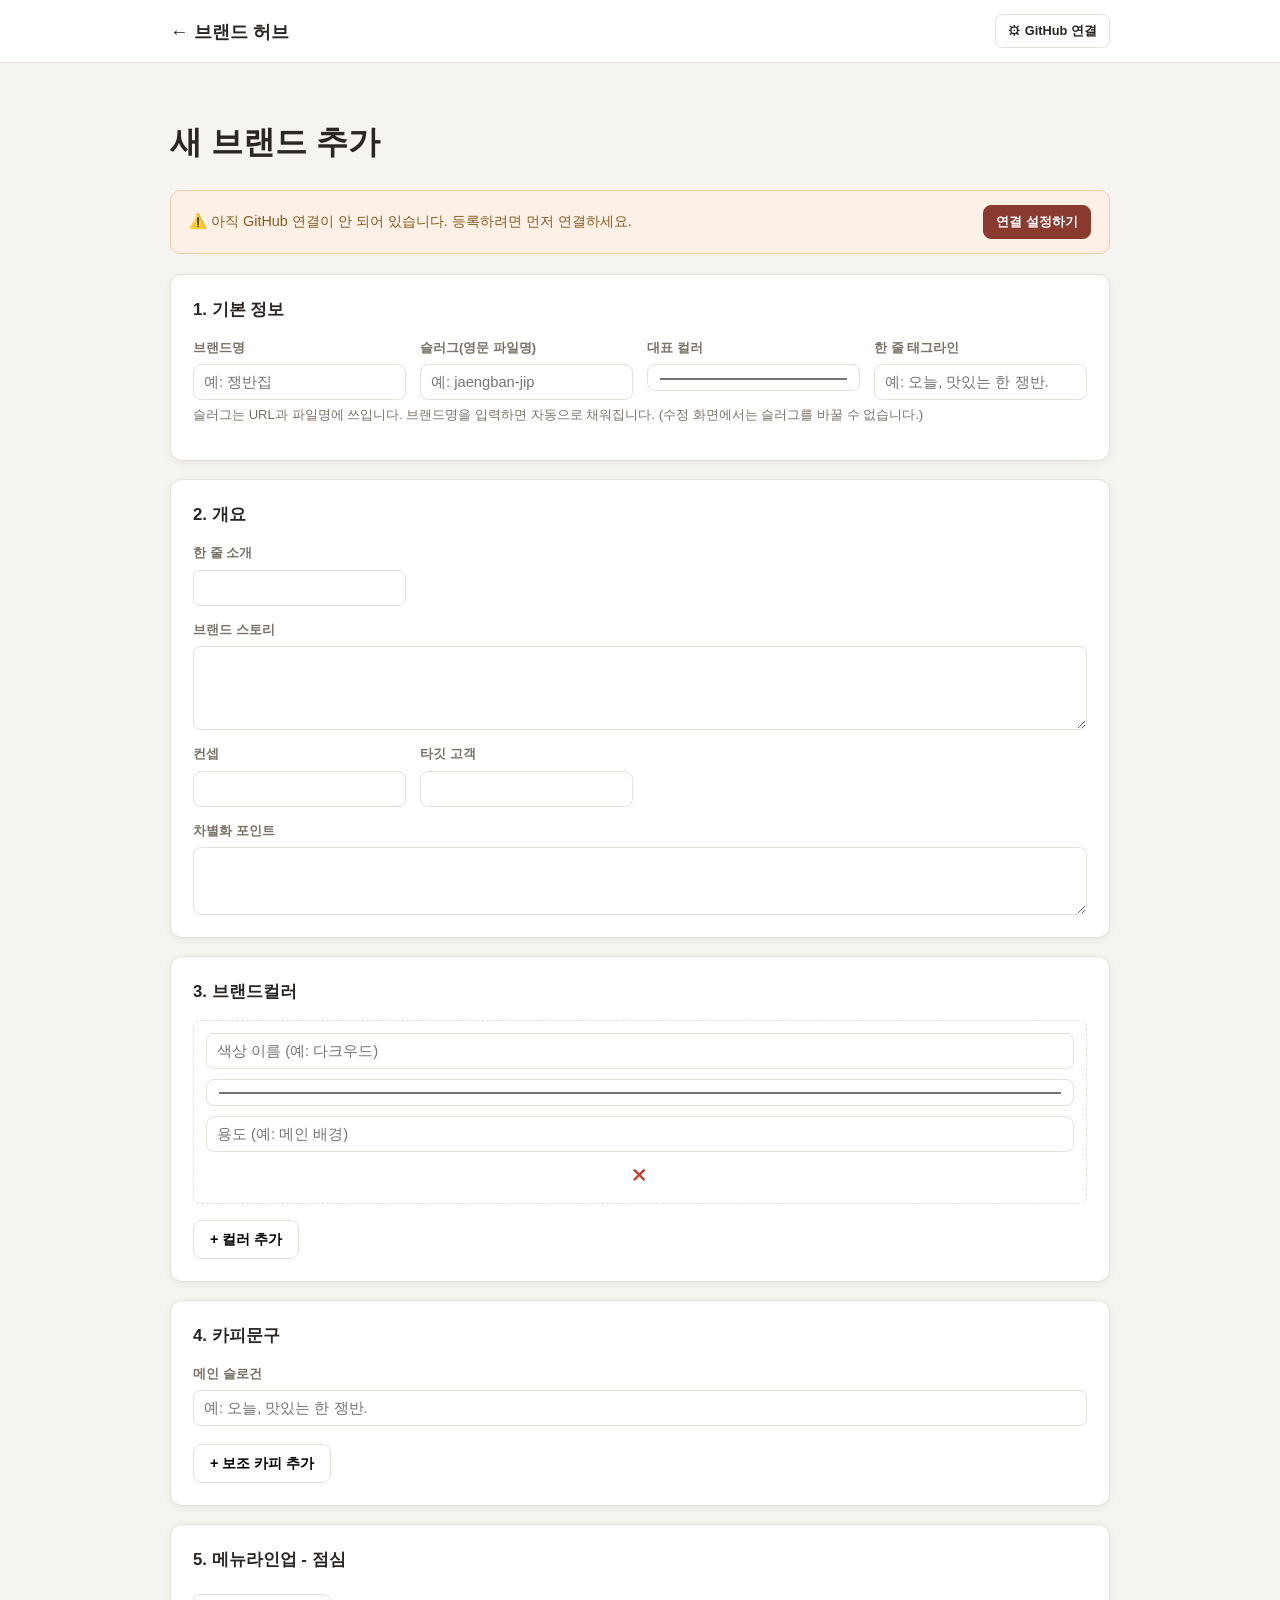
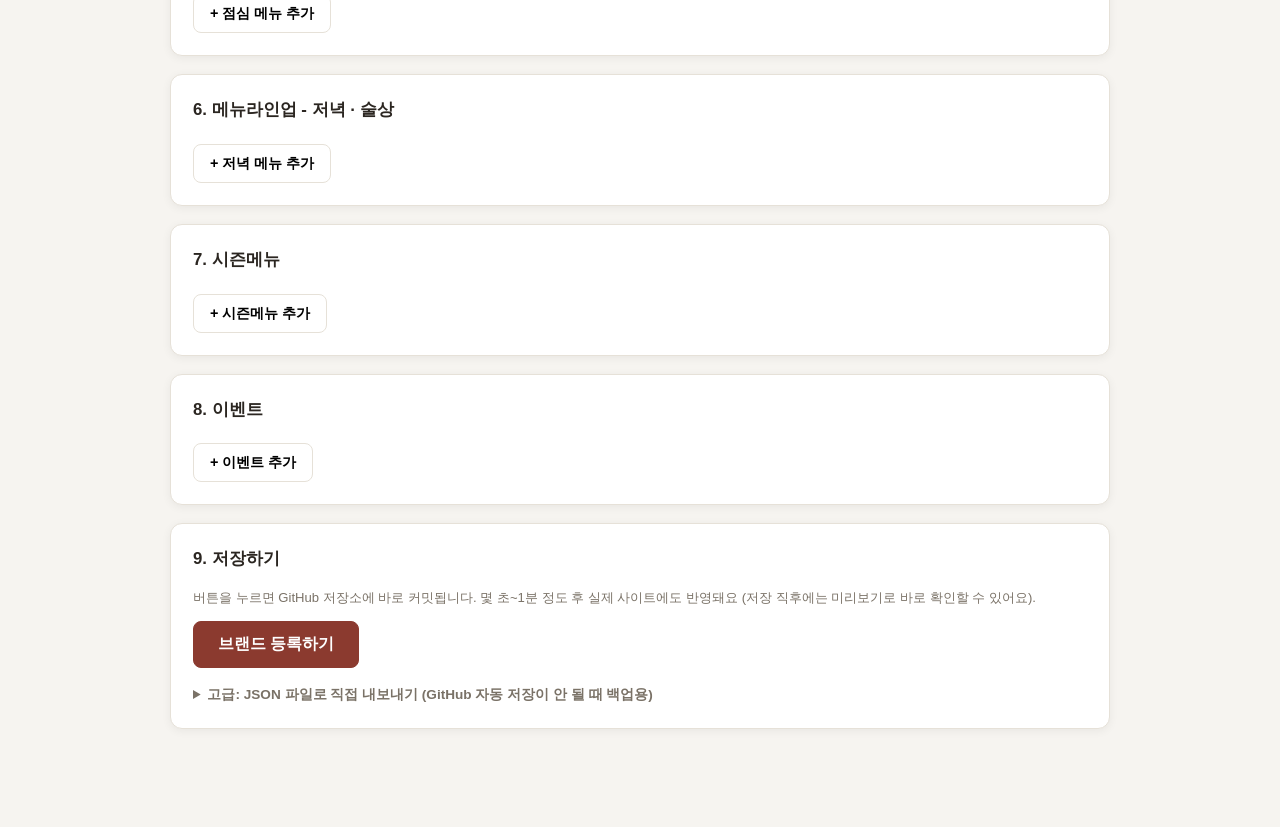
==== add-brand.html @ 1b0bf281 "Add files via upload" ====
<!doctype html>
<html lang="ko">
<head>
<meta charset="UTF-8">
<meta name="viewport" content="width=device-width, initial-scale=1.0">
<title id="doc-title">새 브랜드 추가 - 브랜드 허브</title>
<link rel="stylesheet" href="assets/css/style.css">
</head>
<body>
<header class="topbar">
  <div class="topbar-inner">
    <a href="index.html" class="logo">← 브랜드 허브</a>
    <a href="settings.html" class="btn btn-sm">⚙ GitHub 연결</a>
  </div>
</header>

<main class="container">
  <h1 id="page-heading">새 브랜드 추가</h1>
  <div id="gh-banner"></div>

  <div class="form-section">
    <h2>1. 기본 정보</h2>
    <div class="form-grid">
      <div class="field"><label>브랜드명</label><input id="f-name" placeholder="예: 쟁반집"></div>
      <div class="field"><label>슬러그(영문 파일명)</label><input id="f-slug" placeholder="예: jaengban-jip"></div>
      <div class="field"><label>대표 컬러</label><input id="f-color" type="color" value="#8B3A2F"></div>
      <div class="field"><label>한 줄 태그라인</label><input id="f-tagline" placeholder="예: 오늘, 맛있는 한 쟁반."></div>
    </div>
    <p class="hint">슬러그는 URL과 파일명에 쓰입니다. 브랜드명을 입력하면 자동으로 채워집니다. (수정 화면에서는 슬러그를 바꿀 수 없습니다.)</p>
  </div>

  <div class="form-section">
    <h2>2. 개요</h2>
    <div class="form-grid">
      <div class="field"><label>한 줄 소개</label><input id="f-oneliner"></div>
      <div class="field" style="grid-column:1/-1;"><label>브랜드 스토리</label><textarea id="f-story" rows="4"></textarea></div>
      <div class="field"><label>컨셉</label><input id="f-concept"></div>
      <div class="field"><label>타깃 고객</label><input id="f-target"></div>
      <div class="field" style="grid-column:1/-1;"><label>차별화 포인트</label><textarea id="f-diff" rows="3"></textarea></div>
    </div>
  </div>

  <div class="form-section">
    <h2>3. 브랜드컬러</h2>
    <div id="colors-list"></div>
    <button class="btn add-row-btn" id="add-color">+ 컬러 추가</button>
  </div>

  <div class="form-section">
    <h2>4. 카피문구</h2>
    <div class="field"><label>메인 슬로건</label><input id="f-main-slogan" placeholder="예: 오늘, 맛있는 한 쟁반."></div>
    <div id="subslogans-list" style="margin-top:12px;"></div>
    <button class="btn add-row-btn" id="add-subslogan">+ 보조 카피 추가</button>
  </div>

  <div class="form-section">
    <h2>5. 메뉴라인업 - 점심</h2>
    <div id="lunch-list"></div>
    <button class="btn add-row-btn" id="add-lunch">+ 점심 메뉴 추가</button>
  </div>

  <div class="form-section">
    <h2>6. 메뉴라인업 - 저녁 · 술상</h2>
    <div id="dinner-list"></div>
    <button class="btn add-row-btn" id="add-dinner">+ 저녁 메뉴 추가</button>
  </div>

  <div class="form-section">
    <h2>7. 시즌메뉴</h2>
    <div id="season-list"></div>
    <button class="btn add-row-btn" id="add-season">+ 시즌메뉴 추가</button>
  </div>

  <div class="form-section">
    <h2>8. 이벤트</h2>
    <div id="events-list"></div>
    <button class="btn add-row-btn" id="add-event">+ 이벤트 추가</button>
  </div>

  <div class="form-section">
    <h2>9. 저장하기</h2>
    <p class="hint">버튼을 누르면 GitHub 저장소에 바로 커밋됩니다. 몇 초~1분 정도 후 실제 사이트에도 반영돼요 (저장 직후에는 미리보기로 바로 확인할 수 있어요).</p>
    <button class="btn btn-primary" id="submit-btn" style="font-size:1rem;padding:12px 24px;">브랜드 등록하기</button>
    <p id="submit-status" class="submit-status"></p>

    <details class="advanced">
      <summary>고급: JSON 파일로 직접 내보내기 (GitHub 자동 저장이 안 될 때 백업용)</summary>
      <div class="adv-body">
        <div style="display:flex;gap:10px;flex-wrap:wrap;">
          <button class="btn" id="btn-preview">JSON 미리보기</button>
          <button class="btn" id="btn-download">JSON 다운로드</button>
        </div>
        <pre id="json-preview" style="display:none;margin-top:14px;"></pre>
      </div>
    </details>
  </div>
</main>

<script src="assets/js/github-api.js"></script>
<script src="assets/js/add-brand.js"></script>
</body>
</html>
---- assets/css/style.css ----
:root{
  --bg:#f6f4f0;
  --card-bg:#ffffff;
  --text:#2b2621;
  --text-muted:#7a7267;
  --border:#e6e1d8;
  --accent:#8B3A2F;
  --accent-2:#4A3728;
  --danger:#c0392b;
  --ok:#2e7d32;
  --warn:#b8860b;
  --radius:12px;
  --shadow:0 2px 10px rgba(0,0,0,0.06);
  font-size:16px;
}

*{box-sizing:border-box;}
html,body{margin:0;padding:0;}
body{
  background:var(--bg);
  color:var(--text);
  font-family:-apple-system,BlinkMacSystemFont,"Malgun Gothic","Apple SD Gothic Neo",sans-serif;
  line-height:1.6;
}
a{color:inherit;text-decoration:none;}
img{max-width:100%;display:block;}
code{background:#eee6da;padding:2px 6px;border-radius:4px;font-size:.9em;}

.container{max-width:980px;margin:0 auto;padding:32px 20px 80px;}

.topbar{
  background:var(--card-bg);
  border-bottom:1px solid var(--border);
  position:sticky;top:0;z-index:10;
}
.topbar-inner{
  max-width:980px;margin:0 auto;padding:14px 20px;
  display:flex;align-items:center;justify-content:space-between;
}
.logo{font-size:1.15rem;font-weight:800;}
.badge{font-size:.85rem;color:var(--text-muted);}

.btn{
  display:inline-block;padding:9px 16px;border-radius:8px;
  border:1px solid var(--border);background:#fff;cursor:pointer;
  font-size:.9rem;font-weight:600;
}
.btn:hover{background:#f1ede6;}
.btn-primary{background:var(--accent);border-color:var(--accent);color:#fff;}
.btn-primary:hover{background:#752f26;}
.btn-danger{color:var(--danger);border-color:var(--danger);background:#fff;}
.btn-sm{padding:6px 12px;font-size:.8rem;}
.btn:disabled{opacity:.5;cursor:not-allowed;}

.lead{color:var(--text-muted);margin-bottom:28px;}

.brand-grid{
  display:grid;grid-template-columns:repeat(auto-fill,minmax(260px,1fr));
  gap:18px;
}
.brand-card{
  background:var(--card-bg);border:1px solid var(--border);border-radius:var(--radius);
  overflow:hidden;box-shadow:var(--shadow);transition:transform .15s ease;
}
.brand-card:hover{transform:translateY(-3px);}
.brand-card-color{height:8px;background:var(--brand-color,#8B3A2F);}
.brand-card-body{padding:18px;}
.brand-card-body h2{margin:0 0 6px;font-size:1.15rem;}
.brand-card .tagline{margin:0 0 8px;font-weight:600;color:var(--brand-color,#8B3A2F);}
.brand-card .summary{margin:0;color:var(--text-muted);font-size:.9rem;}

.empty-msg{color:var(--text-muted);padding:20px 0;}

.footer{text-align:center;color:var(--text-muted);font-size:.85rem;padding:20px;}

/* ---- Brand detail page ---- */
.brand-hero{
  background:var(--card-bg);border:1px solid var(--border);border-radius:var(--radius);
  padding:28px;margin-bottom:22px;box-shadow:var(--shadow);
  border-top:6px solid var(--brand-color,#8B3A2F);
  display:flex;justify-content:space-between;align-items:flex-start;gap:16px;flex-wrap:wrap;
}
.brand-hero h1{margin:0 0 6px;font-size:1.8rem;}
.brand-hero .tagline{font-size:1.1rem;font-weight:700;color:var(--brand-color,#8B3A2F);margin:0 0 10px;}
.brand-hero .swatches{display:flex;gap:8px;margin-top:14px;flex-wrap:wrap;}
.swatch-dot{width:26px;height:26px;border-radius:50%;border:2px solid #fff;box-shadow:0 0 0 1px var(--border);}

.tabs{
  display:flex;gap:4px;overflow-x:auto;border-bottom:2px solid var(--border);
  margin-bottom:22px;
}
.tab-btn{
  padding:10px 16px;background:none;border:none;cursor:pointer;
  font-size:.92rem;font-weight:600;color:var(--text-muted);white-space:nowrap;
  border-bottom:3px solid transparent;margin-bottom:-2px;
}
.tab-btn.active{color:var(--accent);border-bottom-color:var(--accent);}

.tab-panel{display:none;}
.tab-panel.active{display:block;animation:fade .15s ease;}
@keyframes fade{from{opacity:0}to{opacity:1}}

.section-block{background:var(--card-bg);border:1px solid var(--border);border-radius:var(--radius);padding:22px;margin-bottom:16px;box-shadow:var(--shadow);}
.section-block h3{margin-top:0;font-size:1rem;color:var(--text-muted);text-transform:uppercase;letter-spacing:.03em;}
.section-block p{margin:6px 0 0;white-space:pre-wrap;}

.color-grid{display:grid;grid-template-columns:repeat(auto-fill,minmax(160px,1fr));gap:14px;}
.color-card{border-radius:10px;overflow:hidden;border:1px solid var(--border);cursor:pointer;background:#fff;}
.color-swatch{height:80px;}
.color-info{padding:10px 12px;}
.color-info .name{font-weight:700;font-size:.9rem;}
.color-info .hex{font-family:monospace;color:var(--text-muted);font-size:.85rem;}
.color-info .usage{font-size:.8rem;color:var(--text-muted);margin-top:4px;}

.slogan-main{font-size:1.6rem;font-weight:800;color:var(--accent);margin:0 0 18px;}
.slogan-list{list-style:none;padding:0;margin:0;display:flex;flex-direction:column;gap:10px;}
.slogan-list li{background:#f1ede6;padding:12px 16px;border-radius:8px;font-weight:600;}

.menu-section-title{font-size:1.05rem;font-weight:800;margin:26px 0 12px;}
.menu-section-title:first-child{margin-top:0;}
.menu-grid{display:grid;grid-template-columns:repeat(auto-fill,minmax(220px,1fr));gap:16px;}
.menu-card{background:var(--card-bg);border:1px solid var(--border);border-radius:var(--radius);overflow:hidden;box-shadow:var(--shadow);}
.menu-card-img{height:130px;background:#eee6da;display:flex;align-items:center;justify-content:center;color:var(--text-muted);font-size:.85rem;}
.menu-card-img img{width:100%;height:100%;object-fit:cover;}
.menu-card-body{padding:14px;}
.menu-card-body h4{margin:0 0 4px;font-size:1rem;}
.menu-card-body .price{font-weight:800;color:var(--accent);}
.menu-card-body .desc{font-size:.85rem;color:var(--text-muted);margin-top:6px;}

.event-card,.season-card{
  background:var(--card-bg);border:1px solid var(--border);border-radius:var(--radius);
  padding:16px;margin-bottom:12px;box-shadow:var(--shadow);
}
.event-card .period,.season-card .period{font-size:.78rem;color:#fff;background:var(--accent-2);display:inline-block;padding:2px 10px;border-radius:20px;margin-bottom:8px;}
.event-card h4,.season-card h4{margin:0 0 6px;}

table{width:100%;border-collapse:collapse;font-size:.9rem;}
th,td{padding:9px 10px;border-bottom:1px solid var(--border);text-align:right;}
th:first-child,td:first-child{text-align:left;}
thead th{color:var(--text-muted);font-weight:700;background:#f1ede6;}
tfoot td{font-weight:800;background:#f1ede6;}

.rate-ok{color:var(--ok);font-weight:700;}
.rate-warn{color:var(--warn);font-weight:700;}
.rate-bad{color:var(--danger);font-weight:700;}

.calc-box{
  display:grid;grid-template-columns:repeat(auto-fit,minmax(160px,1fr));gap:12px;
  background:#f1ede6;padding:18px;border-radius:10px;margin:16px 0;align-items:end;
}
.field{display:flex;flex-direction:column;gap:6px;}
.field label{font-size:.8rem;color:var(--text-muted);font-weight:700;}
input,select,textarea{
  padding:9px 10px;border:1px solid var(--border);border-radius:8px;font-size:.92rem;
  font-family:inherit;background:#fff;color:var(--text);width:100%;
}
textarea{resize:vertical;}

.calc-result{display:flex;gap:20px;flex-wrap:wrap;margin-top:14px;}
.calc-result .item{background:#fff;border:1px solid var(--border);border-radius:8px;padding:12px 18px;min-width:120px;}
.calc-result .item .label{font-size:.78rem;color:var(--text-muted);}
.calc-result .item .value{font-size:1.25rem;font-weight:800;}

.row-actions{display:flex;justify-content:flex-end;gap:8px;}

/* ---- Add / edit brand form ---- */
.form-section{background:var(--card-bg);border:1px solid var(--border);border-radius:var(--radius);padding:22px;margin-bottom:18px;box-shadow:var(--shadow);}
.form-section h2{margin-top:0;font-size:1.05rem;}
.form-grid{display:grid;grid-template-columns:repeat(auto-fit,minmax(200px,1fr));gap:14px;}
.repeat-row{
  display:grid;grid-template-columns:repeat(auto-fit,minmax(140px,1fr)) auto;
  gap:10px;align-items:center;border:1px dashed var(--border);border-radius:8px;padding:12px;margin-bottom:10px;
}
.remove-btn{background:none;border:none;color:var(--danger);cursor:pointer;font-size:1.1rem;padding:4px 8px;}
.add-row-btn{margin-top:6px;}

pre#json-preview{
  background:#1e1a16;color:#f1ede6;padding:16px;border-radius:10px;overflow:auto;
  max-height:400px;font-size:.82rem;
}

.hint{font-size:.82rem;color:var(--text-muted);margin-top:4px;}
.step{display:flex;gap:12px;margin-bottom:14px;align-items:flex-start;}
.step-num{background:var(--accent);color:#fff;border-radius:50%;width:26px;height:26px;flex:none;display:flex;align-items:center;justify-content:center;font-weight:800;font-size:.85rem;}

/* GitHub connection banner */
.gh-banner{
  display:flex;justify-content:space-between;align-items:center;gap:12px;flex-wrap:wrap;
  padding:14px 18px;border-radius:10px;margin-bottom:20px;font-size:.9rem;
}
.gh-banner.warn{background:#fdf0e6;border:1px solid #eecfa8;color:#8a5a1c;}
.gh-banner.ok{background:#e9f5ea;border:1px solid #b9dcbb;color:#255c2a;}

.submit-status{margin-top:12px;font-weight:700;}
.submit-status.err{color:var(--danger);}
.submit-status.ok{color:var(--ok);}

details.advanced{margin-top:10px;}
details.advanced summary{cursor:pointer;color:var(--text-muted);font-size:.85rem;font-weight:600;}
details.advanced .adv-body{margin-top:10px;}

@media(max-width:640px){
  .container{padding:20px 14px 60px;}
  .brand-hero{padding:20px;}
}
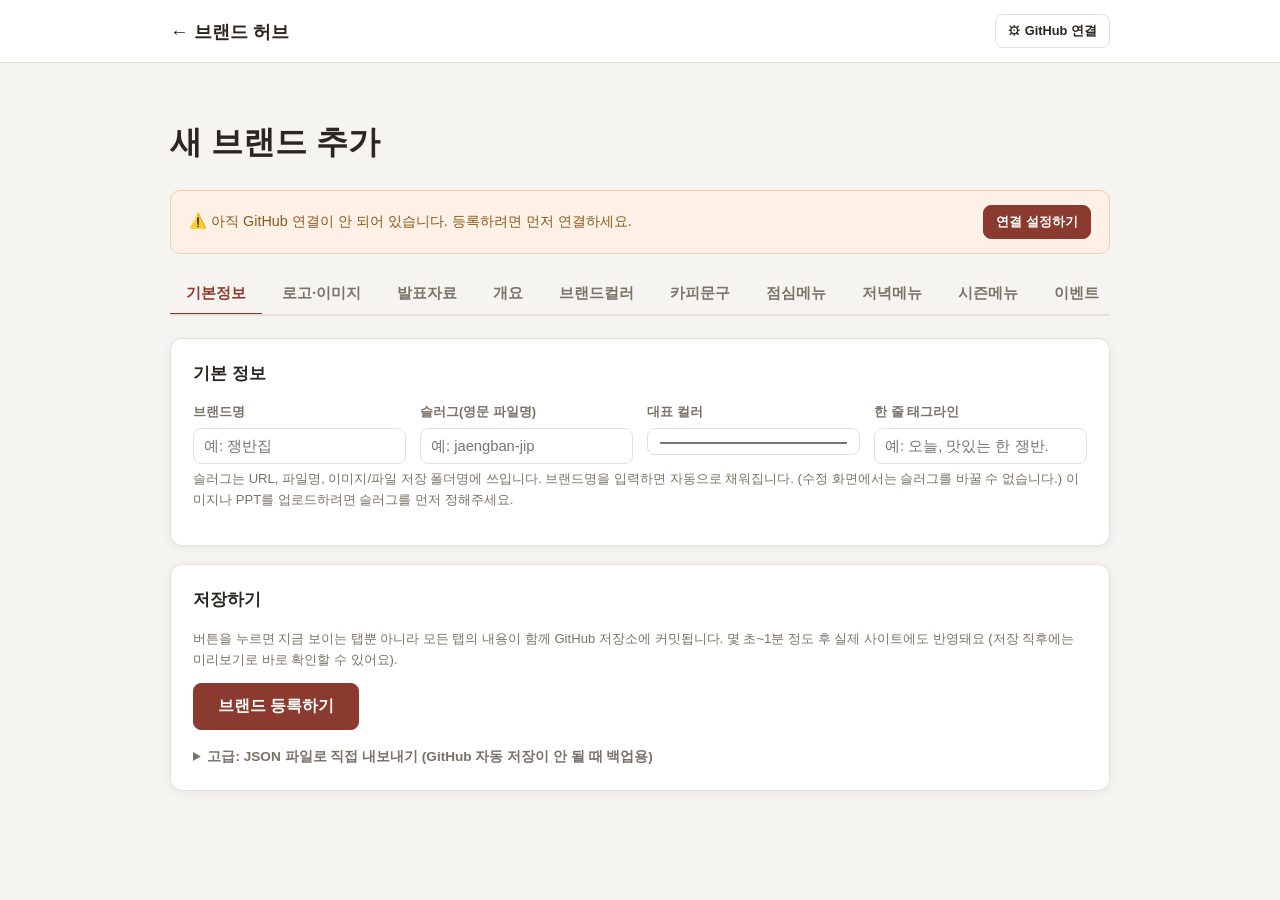
==== commit ed948d0b: "Add files via upload" ====
--- a/add-brand.html
+++ b/add-brand.html
@@ -18,68 +18,119 @@
   <h1 id="page-heading">새 브랜드 추가</h1>
   <div id="gh-banner"></div>
 
-  <div class="form-section">
-    <h2>1. 기본 정보</h2>
-    <div class="form-grid">
-      <div class="field"><label>브랜드명</label><input id="f-name" placeholder="예: 쟁반집"></div>
-      <div class="field"><label>슬러그(영문 파일명)</label><input id="f-slug" placeholder="예: jaengban-jip"></div>
-      <div class="field"><label>대표 컬러</label><input id="f-color" type="color" value="#8B3A2F"></div>
-      <div class="field"><label>한 줄 태그라인</label><input id="f-tagline" placeholder="예: 오늘, 맛있는 한 쟁반."></div>
-    </div>
-    <p class="hint">슬러그는 URL과 파일명에 쓰입니다. 브랜드명을 입력하면 자동으로 채워집니다. (수정 화면에서는 슬러그를 바꿀 수 없습니다.)</p>
+  <div class="tabs" id="form-tabs">
+    <button class="tab-btn active" data-tab="basic">기본정보</button>
+    <button class="tab-btn" data-tab="logo">로고·이미지</button>
+    <button class="tab-btn" data-tab="presentations">발표자료</button>
+    <button class="tab-btn" data-tab="overview">개요</button>
+    <button class="tab-btn" data-tab="colors">브랜드컬러</button>
+    <button class="tab-btn" data-tab="copy">카피문구</button>
+    <button class="tab-btn" data-tab="lunch">점심메뉴</button>
+    <button class="tab-btn" data-tab="dinner">저녁메뉴</button>
+    <button class="tab-btn" data-tab="season">시즌메뉴</button>
+    <button class="tab-btn" data-tab="events">이벤트</button>
   </div>
 
-  <div class="form-section">
-    <h2>2. 개요</h2>
-    <div class="form-grid">
-      <div class="field"><label>한 줄 소개</label><input id="f-oneliner"></div>
-      <div class="field" style="grid-column:1/-1;"><label>브랜드 스토리</label><textarea id="f-story" rows="4"></textarea></div>
-      <div class="field"><label>컨셉</label><input id="f-concept"></div>
-      <div class="field"><label>타깃 고객</label><input id="f-target"></div>
-      <div class="field" style="grid-column:1/-1;"><label>차별화 포인트</label><textarea id="f-diff" rows="3"></textarea></div>
+  <section class="tab-panel active" data-panel="basic">
+    <div class="form-section">
+      <h2>기본 정보</h2>
+      <div class="form-grid">
+        <div class="field"><label>브랜드명</label><input id="f-name" placeholder="예: 쟁반집"></div>
+        <div class="field"><label>슬러그(영문 파일명)</label><input id="f-slug" placeholder="예: jaengban-jip"></div>
+        <div class="field"><label>대표 컬러</label><input id="f-color" type="color" value="#8B3A2F"></div>
+        <div class="field"><label>한 줄 태그라인</label><input id="f-tagline" placeholder="예: 오늘, 맛있는 한 쟁반."></div>
+      </div>
+      <p class="hint">슬러그는 URL, 파일명, 이미지/파일 저장 폴더명에 쓰입니다. 브랜드명을 입력하면 자동으로 채워집니다. (수정 화면에서는 슬러그를 바꿀 수 없습니다.) 이미지나 PPT를 업로드하려면 슬러그를 먼저 정해주세요.</p>
     </div>
-  </div>
+  </section>
+
+  <section class="tab-panel" data-panel="logo">
+    <div class="form-section">
+      <h2>로고</h2>
+      <div id="logo-field"></div>
+    </div>
+    <div class="form-section">
+      <h2>브랜드 이미지</h2>
+      <p class="hint">매장 사진, 컨셉 이미지 등 메뉴가 아닌 브랜드 관련 이미지를 넣는 곳입니다.</p>
+      <div id="brandimages-list"></div>
+      <button class="btn add-row-btn" id="add-brandimage">+ 브랜드 이미지 추가</button>
+    </div>
+  </section>
+
+  <section class="tab-panel" data-panel="presentations">
+    <div class="form-section">
+      <h2>발표자료 (PPT)</h2>
+      <p class="hint">사업계획서, 브랜딩 PPT 등을 올려두면 브랜드 상세 페이지에서 누구나 다운로드할 수 있는 링크가 생깁니다. .ppt / .pptx 파일만 업로드할 수 있고, 25MB 이하여야 합니다.</p>
+      <div id="presentations-list"></div>
+      <button class="btn add-row-btn" id="add-presentation">+ 발표자료 추가</button>
+    </div>
+  </section>
+
+  <section class="tab-panel" data-panel="overview">
+    <div class="form-section">
+      <h2>개요</h2>
+      <div class="form-grid">
+        <div class="field"><label>한 줄 소개</label><input id="f-oneliner"></div>
+        <div class="field" style="grid-column:1/-1;"><label>브랜드 스토리</label><textarea id="f-story" rows="4"></textarea></div>
+        <div class="field"><label>컨셉</label><input id="f-concept"></div>
+        <div class="field"><label>타깃 고객</label><input id="f-target"></div>
+        <div class="field" style="grid-column:1/-1;"><label>차별화 포인트</label><textarea id="f-diff" rows="3"></textarea></div>
+      </div>
+    </div>
+  </section>
+
+  <section class="tab-panel" data-panel="colors">
+    <div class="form-section">
+      <h2>브랜드컬러</h2>
+      <div id="colors-list"></div>
+      <button class="btn add-row-btn" id="add-color">+ 컬러 추가</button>
+    </div>
+  </section>
+
+  <section class="tab-panel" data-panel="copy">
+    <div class="form-section">
+      <h2>카피문구</h2>
+      <div class="field"><label>메인 슬로건</label><input id="f-main-slogan" placeholder="예: 오늘, 맛있는 한 쟁반."></div>
+      <div id="subslogans-list" style="margin-top:12px;"></div>
+      <button class="btn add-row-btn" id="add-subslogan">+ 보조 카피 추가</button>
+    </div>
+  </section>
+
+  <section class="tab-panel" data-panel="lunch">
+    <div class="form-section">
+      <h2>메뉴라인업 - 점심</h2>
+      <div id="lunch-list"></div>
+      <button class="btn add-row-btn" id="add-lunch">+ 점심 메뉴 추가</button>
+    </div>
+  </section>
+
+  <section class="tab-panel" data-panel="dinner">
+    <div class="form-section">
+      <h2>메뉴라인업 - 저녁 · 술상</h2>
+      <div id="dinner-list"></div>
+      <button class="btn add-row-btn" id="add-dinner">+ 저녁 메뉴 추가</button>
+    </div>
+  </section>
+
+  <section class="tab-panel" data-panel="season">
+    <div class="form-section">
+      <h2>시즌메뉴</h2>
+      <div id="season-list"></div>
+      <button class="btn add-row-btn" id="add-season">+ 시즌메뉴 추가</button>
+    </div>
+  </section>
+
+  <section class="tab-panel" data-panel="events">
+    <div class="form-section">
+      <h2>이벤트</h2>
+      <div id="events-list"></div>
+      <button class="btn add-row-btn" id="add-event">+ 이벤트 추가</button>
+    </div>
+  </section>
 
   <div class="form-section">
-    <h2>3. 브랜드컬러</h2>
-    <div id="colors-list"></div>
-    <button class="btn add-row-btn" id="add-color">+ 컬러 추가</button>
-  </div>
-
-  <div class="form-section">
-    <h2>4. 카피문구</h2>
-    <div class="field"><label>메인 슬로건</label><input id="f-main-slogan" placeholder="예: 오늘, 맛있는 한 쟁반."></div>
-    <div id="subslogans-list" style="margin-top:12px;"></div>
-    <button class="btn add-row-btn" id="add-subslogan">+ 보조 카피 추가</button>
-  </div>
-
-  <div class="form-section">
-    <h2>5. 메뉴라인업 - 점심</h2>
-    <div id="lunch-list"></div>
-    <button class="btn add-row-btn" id="add-lunch">+ 점심 메뉴 추가</button>
-  </div>
-
-  <div class="form-section">
-    <h2>6. 메뉴라인업 - 저녁 · 술상</h2>
-    <div id="dinner-list"></div>
-    <button class="btn add-row-btn" id="add-dinner">+ 저녁 메뉴 추가</button>
-  </div>
-
-  <div class="form-section">
-    <h2>7. 시즌메뉴</h2>
-    <div id="season-list"></div>
-    <button class="btn add-row-btn" id="add-season">+ 시즌메뉴 추가</button>
-  </div>
-
-  <div class="form-section">
-    <h2>8. 이벤트</h2>
-    <div id="events-list"></div>
-    <button class="btn add-row-btn" id="add-event">+ 이벤트 추가</button>
-  </div>
-
-  <div class="form-section">
-    <h2>9. 저장하기</h2>
-    <p class="hint">버튼을 누르면 GitHub 저장소에 바로 커밋됩니다. 몇 초~1분 정도 후 실제 사이트에도 반영돼요 (저장 직후에는 미리보기로 바로 확인할 수 있어요).</p>
+    <h2>저장하기</h2>
+    <p class="hint">버튼을 누르면 지금 보이는 탭뿐 아니라 모든 탭의 내용이 함께 GitHub 저장소에 커밋됩니다. 몇 초~1분 정도 후 실제 사이트에도 반영돼요 (저장 직후에는 미리보기로 바로 확인할 수 있어요).</p>
     <button class="btn btn-primary" id="submit-btn" style="font-size:1rem;padding:12px 24px;">브랜드 등록하기</button>
     <p id="submit-status" class="submit-status"></p>
 
--- a/assets/css/style.css
+++ b/assets/css/style.css
@@ -168,11 +168,14 @@
 .form-section h2{margin-top:0;font-size:1.05rem;}
 .form-grid{display:grid;grid-template-columns:repeat(auto-fit,minmax(200px,1fr));gap:14px;}
 .repeat-row{
-  display:grid;grid-template-columns:repeat(auto-fit,minmax(140px,1fr)) auto;
-  gap:10px;align-items:center;border:1px dashed var(--border);border-radius:8px;padding:12px;margin-bottom:10px;
-}
-.remove-btn{background:none;border:none;color:var(--danger);cursor:pointer;font-size:1.1rem;padding:4px 8px;}
+  display:grid;grid-template-columns:repeat(auto-fit,minmax(150px,1fr)) auto;
+  gap:12px;align-items:start;border:1px dashed var(--border);border-radius:8px;padding:12px;margin-bottom:10px;
+}
+.remove-btn{background:none;border:none;color:var(--danger);cursor:pointer;font-size:1.1rem;padding:4px 8px;align-self:center;}
 .add-row-btn{margin-top:6px;}
+
+.labeled-input{display:flex;flex-direction:column;gap:4px;}
+.labeled-input label{font-size:.72rem;color:var(--text-muted);font-weight:700;}
 
 pre#json-preview{
   background:#1e1a16;color:#f1ede6;padding:16px;border-radius:10px;overflow:auto;
@@ -199,6 +202,37 @@
 details.advanced summary{cursor:pointer;color:var(--text-muted);font-size:.85rem;font-weight:600;}
 details.advanced .adv-body{margin-top:10px;}
 
+/* ---- image upload fields ---- */
+.image-field-row{display:flex;gap:14px;align-items:center;flex-wrap:wrap;}
+.image-field-preview{
+  width:110px;height:110px;object-fit:cover;border-radius:10px;
+  border:1px solid var(--border);display:none;background:#eee6da;flex:none;
+}
+.image-field-row input[type="text"]{flex:1;min-width:180px;}
+.file-upload-btn{white-space:nowrap;}
+
+.image-field-mini{display:flex;flex-direction:column;gap:6px;align-items:flex-start;}
+.image-field-mini label{font-size:.72rem;color:var(--text-muted);font-weight:700;}
+.image-field-preview-sm{
+  width:56px;height:56px;object-fit:cover;border-radius:8px;
+  border:1px solid var(--border);display:none;background:#eee6da;
+}
+.image-field-mini input[type="text"]{width:100%;}
+
+/* ---- generic file (PPT etc) upload fields ---- */
+.file-field-mini{display:flex;flex-direction:column;gap:6px;align-items:flex-start;min-width:220px;}
+.file-field-mini label{font-size:.72rem;color:var(--text-muted);font-weight:700;}
+.file-field-mini input[type="text"]{width:100%;}
+.file-field-info{font-size:.85rem;}
+.file-field-info a{color:var(--accent);font-weight:600;text-decoration:underline;}
+
+.file-list{list-style:none;margin:10px 0 0;padding:0;display:flex;flex-direction:column;gap:10px;}
+.file-list-item{
+  display:flex;justify-content:space-between;align-items:center;gap:10px;flex-wrap:wrap;
+  background:#f1ede6;padding:12px 16px;border-radius:8px;
+}
+.file-list-name{font-weight:600;}
+
 @media(max-width:640px){
   .container{padding:20px 14px 60px;}
   .brand-hero{padding:20px;}
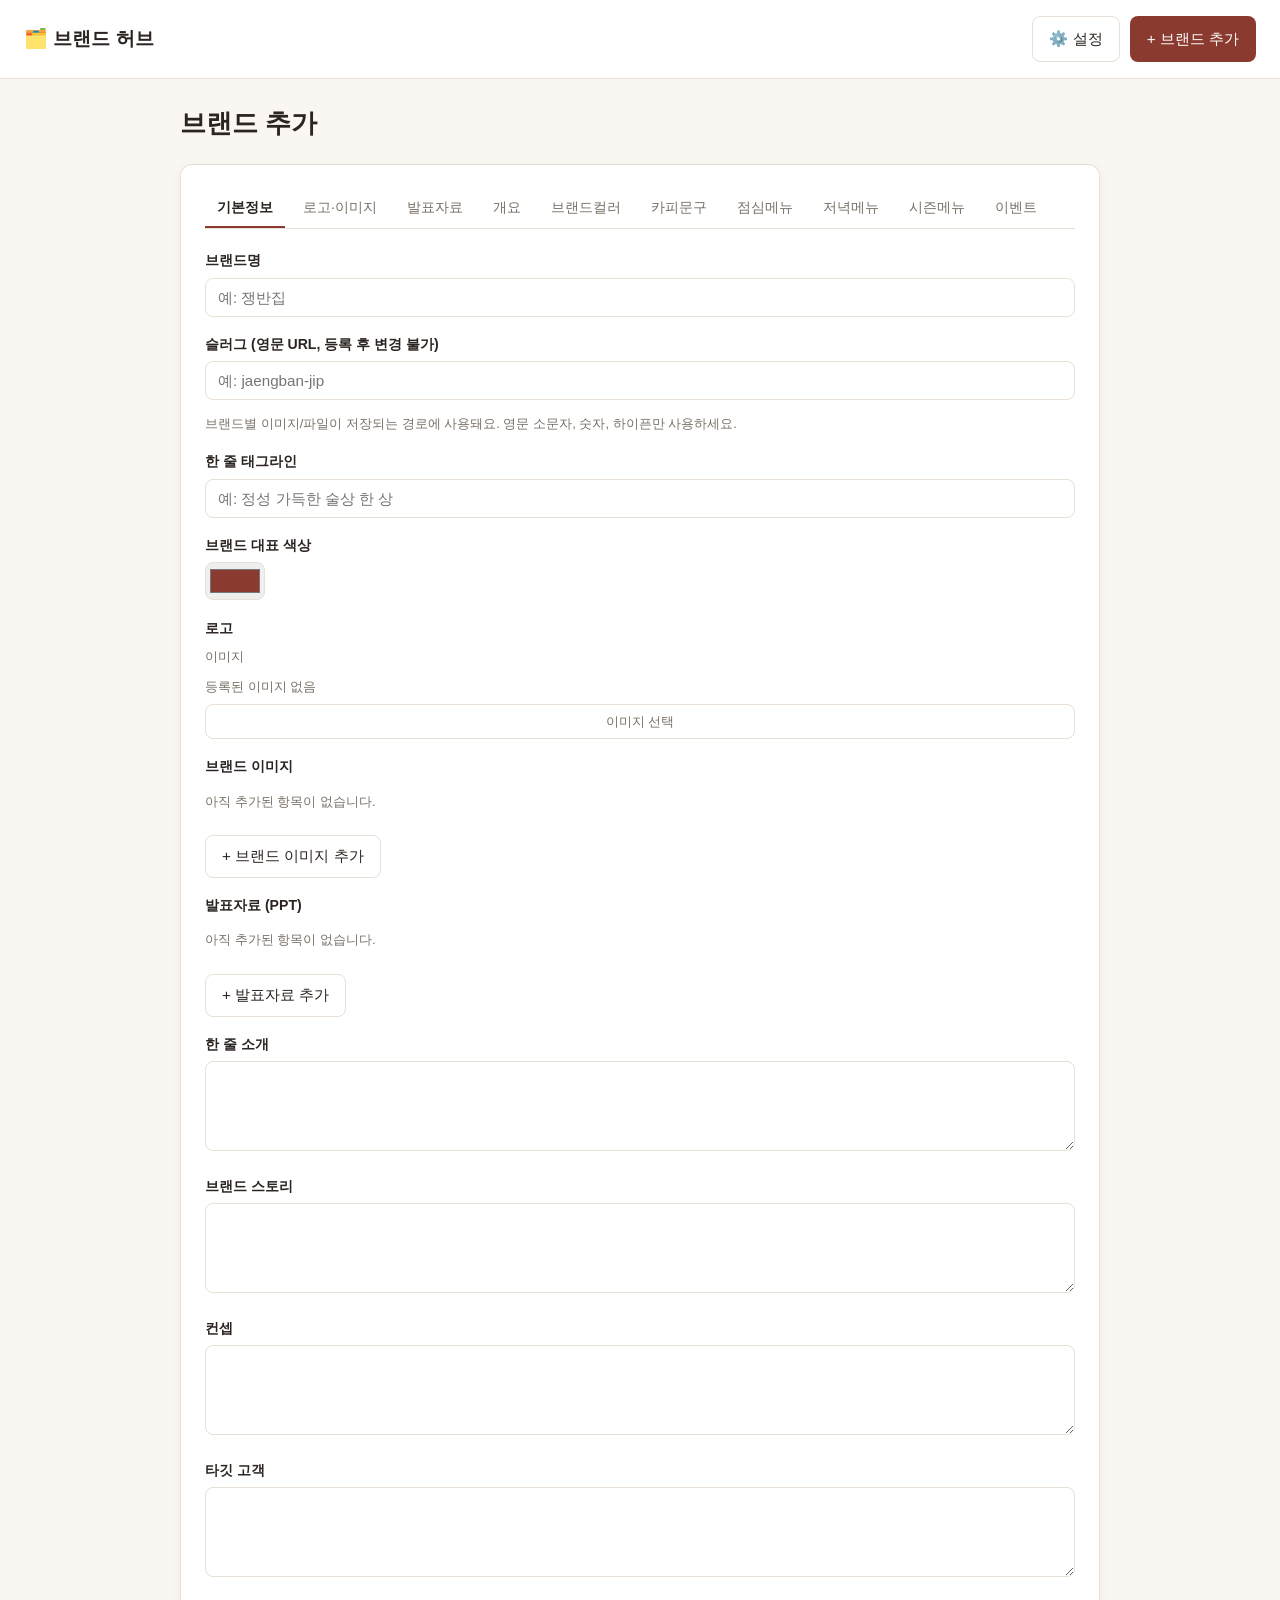
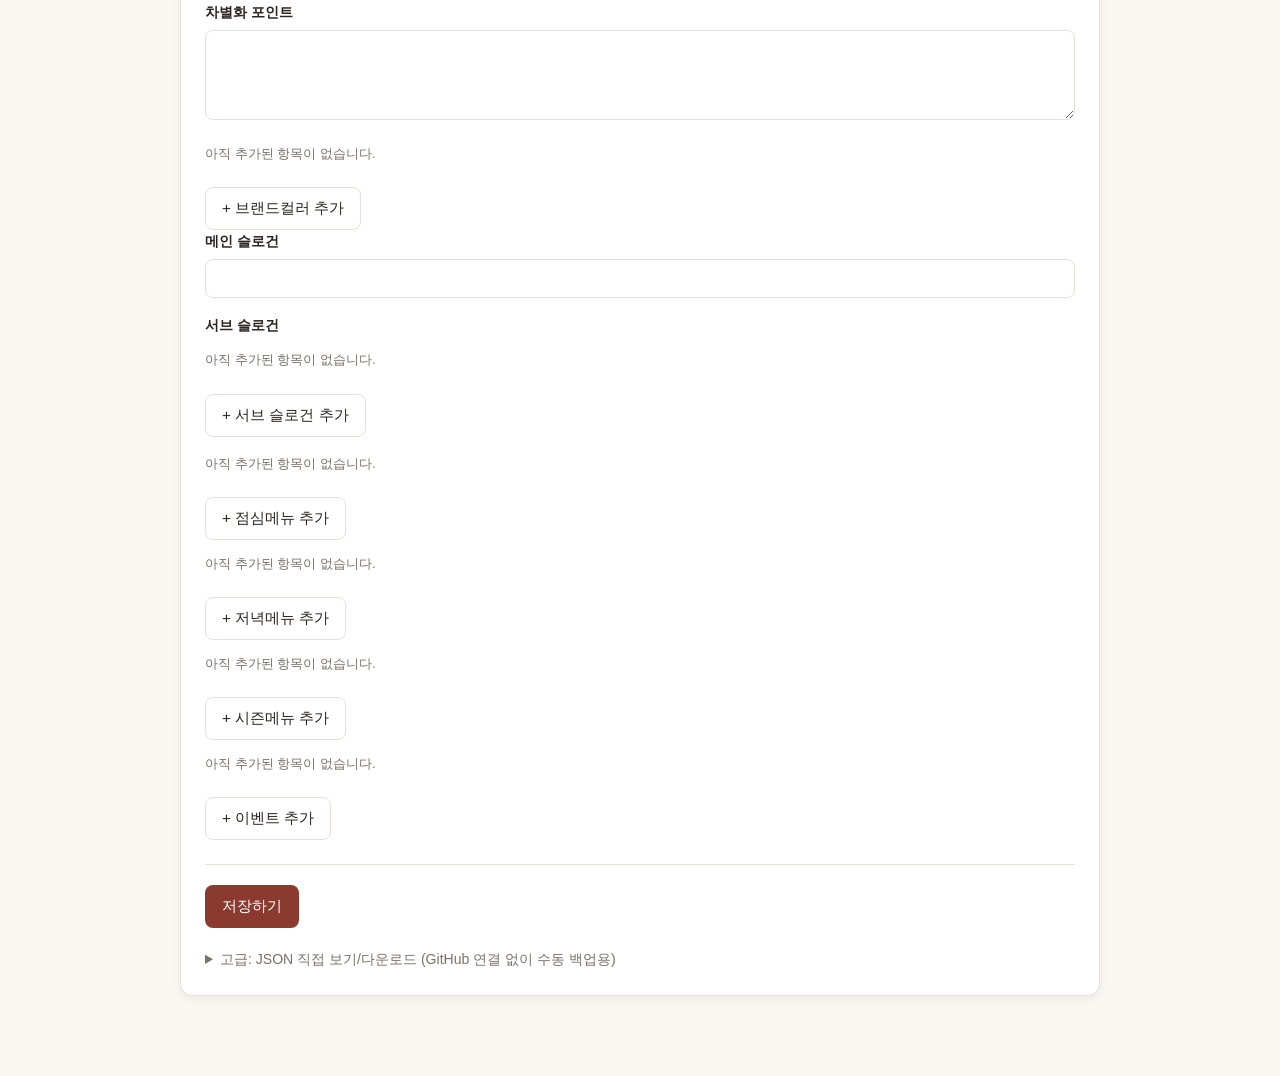
==== commit f2ee43aa: "Add files via upload" ====
--- a/add-brand.html
+++ b/add-brand.html
@@ -1,153 +1,141 @@
-<!doctype html>
+<!DOCTYPE html>
 <html lang="ko">
 <head>
 <meta charset="UTF-8">
 <meta name="viewport" content="width=device-width, initial-scale=1.0">
-<title id="doc-title">새 브랜드 추가 - 브랜드 허브</title>
+<title>브랜드 추가/수정 - 브랜드 허브</title>
 <link rel="stylesheet" href="assets/css/style.css">
 </head>
 <body>
-<header class="topbar">
-  <div class="topbar-inner">
-    <a href="index.html" class="logo">← 브랜드 허브</a>
-    <a href="settings.html" class="btn btn-sm">⚙ GitHub 연결</a>
-  </div>
-</header>
+  <header class="site-header">
+    <a class="logo" href="index.html">🗂️ 브랜드 허브</a>
+    <nav>
+      <a class="btn" href="settings.html">⚙️ 설정</a>
+      <a class="btn btn-primary" href="add-brand.html">+ 브랜드 추가</a>
+    </nav>
+  </header>
 
-<main class="container">
-  <h1 id="page-heading">새 브랜드 추가</h1>
-  <div id="gh-banner"></div>
+  <main class="container">
+    <div class="page-title-row"><h1 id="page-title">브랜드 추가</h1></div>
 
-  <div class="tabs" id="form-tabs">
-    <button class="tab-btn active" data-tab="basic">기본정보</button>
-    <button class="tab-btn" data-tab="logo">로고·이미지</button>
-    <button class="tab-btn" data-tab="presentations">발표자료</button>
-    <button class="tab-btn" data-tab="overview">개요</button>
-    <button class="tab-btn" data-tab="colors">브랜드컬러</button>
-    <button class="tab-btn" data-tab="copy">카피문구</button>
-    <button class="tab-btn" data-tab="lunch">점심메뉴</button>
-    <button class="tab-btn" data-tab="dinner">저녁메뉴</button>
-    <button class="tab-btn" data-tab="season">시즌메뉴</button>
-    <button class="tab-btn" data-tab="events">이벤트</button>
-  </div>
+    <div class="form-card">
+      <div class="tabs-form-nav" id="form-tabs">
+        <button class="active" data-tab="basic">기본정보</button>
+        <button data-tab="logoimages">로고·이미지</button>
+        <button data-tab="presentations">발표자료</button>
+        <button data-tab="overview">개요</button>
+        <button data-tab="colors">브랜드컬러</button>
+        <button data-tab="copy">카피문구</button>
+        <button data-tab="lunch">점심메뉴</button>
+        <button data-tab="dinner">저녁메뉴</button>
+        <button data-tab="season">시즌메뉴</button>
+        <button data-tab="events">이벤트</button>
+      </div>
 
-  <section class="tab-panel active" data-panel="basic">
-    <div class="form-section">
-      <h2>기본 정보</h2>
-      <div class="form-grid">
-        <div class="field"><label>브랜드명</label><input id="f-name" placeholder="예: 쟁반집"></div>
-        <div class="field"><label>슬러그(영문 파일명)</label><input id="f-slug" placeholder="예: jaengban-jip"></div>
-        <div class="field"><label>대표 컬러</label><input id="f-color" type="color" value="#8B3A2F"></div>
-        <div class="field"><label>한 줄 태그라인</label><input id="f-tagline" placeholder="예: 오늘, 맛있는 한 쟁반."></div>
+      <div id="form-panels">
+        <section class="form-panel active" data-panel="basic">
+          <div class="field-row">
+            <label>브랜드명</label>
+            <input type="text" id="f-name" placeholder="예: 쟁반집">
+          </div>
+          <div class="field-row">
+            <label>슬러그 (영문 URL, 등록 후 변경 불가)</label>
+            <input type="text" id="f-slug" placeholder="예: jaengban-jip">
+            <p class="hint">브랜드별 이미지/파일이 저장되는 경로에 사용돼요. 영문 소문자, 숫자, 하이픈만 사용하세요.</p>
+          </div>
+          <div class="field-row">
+            <label>한 줄 태그라인</label>
+            <input type="text" id="f-tagline" placeholder="예: 정성 가득한 술상 한 상">
+          </div>
+          <div class="field-row">
+            <label>브랜드 대표 색상</label>
+            <input type="color" id="f-color" value="#8B3A2F">
+          </div>
+        </section>
+
+        <section class="form-panel" data-panel="logoimages">
+          <div class="field-row">
+            <label>로고</label>
+            <div id="logo-field-wrap"></div>
+          </div>
+          <div class="field-row">
+            <label>브랜드 이미지</label>
+            <div id="brandImages-list"></div>
+            <button type="button" class="btn add-row-btn" id="add-brandImage">+ 브랜드 이미지 추가</button>
+          </div>
+        </section>
+
+        <section class="form-panel" data-panel="presentations">
+          <div class="field-row">
+            <label>발표자료 (PPT)</label>
+            <div id="presentations-list"></div>
+            <button type="button" class="btn add-row-btn" id="add-presentation">+ 발표자료 추가</button>
+          </div>
+        </section>
+
+        <section class="form-panel" data-panel="overview">
+          <div class="field-row"><label>한 줄 소개</label><textarea id="f-oneliner"></textarea></div>
+          <div class="field-row"><label>브랜드 스토리</label><textarea id="f-story"></textarea></div>
+          <div class="field-row"><label>컨셉</label><textarea id="f-concept"></textarea></div>
+          <div class="field-row"><label>타깃 고객</label><textarea id="f-target"></textarea></div>
+          <div class="field-row"><label>차별화 포인트</label><textarea id="f-diff"></textarea></div>
+        </section>
+
+        <section class="form-panel" data-panel="colors">
+          <div id="brandColors-list"></div>
+          <button type="button" class="btn add-row-btn" id="add-brandColor">+ 브랜드컬러 추가</button>
+        </section>
+
+        <section class="form-panel" data-panel="copy">
+          <div class="field-row">
+            <label>메인 슬로건</label>
+            <input type="text" id="f-mainslogan">
+          </div>
+          <div class="field-row">
+            <label>서브 슬로건</label>
+            <div id="subSlogans-list"></div>
+            <button type="button" class="btn add-row-btn" id="add-subSlogan">+ 서브 슬로건 추가</button>
+          </div>
+        </section>
+
+        <section class="form-panel" data-panel="lunch">
+          <div id="lunch-list"></div>
+          <button type="button" class="btn add-row-btn" id="add-lunch">+ 점심메뉴 추가</button>
+        </section>
+
+        <section class="form-panel" data-panel="dinner">
+          <div id="dinner-list"></div>
+          <button type="button" class="btn add-row-btn" id="add-dinner">+ 저녁메뉴 추가</button>
+        </section>
+
+        <section class="form-panel" data-panel="season">
+          <div id="season-list"></div>
+          <button type="button" class="btn add-row-btn" id="add-season">+ 시즌메뉴 추가</button>
+        </section>
+
+        <section class="form-panel" data-panel="events">
+          <div id="events-list"></div>
+          <button type="button" class="btn add-row-btn" id="add-event">+ 이벤트 추가</button>
+        </section>
       </div>
-      <p class="hint">슬러그는 URL, 파일명, 이미지/파일 저장 폴더명에 쓰입니다. 브랜드명을 입력하면 자동으로 채워집니다. (수정 화면에서는 슬러그를 바꿀 수 없습니다.) 이미지나 PPT를 업로드하려면 슬러그를 먼저 정해주세요.</p>
+
+      <div class="save-bar">
+        <button class="btn btn-primary" id="submit-btn">저장하기</button>
+        <span id="submit-status" class="hint"></span>
+      </div>
+
+      <details class="advanced">
+        <summary>고급: JSON 직접 보기/다운로드 (GitHub 연결 없이 수동 백업용)</summary>
+        <div class="save-bar">
+          <button class="btn btn-sm" id="btn-preview">JSON 미리보기</button>
+          <button class="btn btn-sm" id="btn-download">JSON 다운로드</button>
+        </div>
+        <textarea id="json-preview" readonly></textarea>
+      </details>
     </div>
-  </section>
+  </main>
 
-  <section class="tab-panel" data-panel="logo">
-    <div class="form-section">
-      <h2>로고</h2>
-      <div id="logo-field"></div>
-    </div>
-    <div class="form-section">
-      <h2>브랜드 이미지</h2>
-      <p class="hint">매장 사진, 컨셉 이미지 등 메뉴가 아닌 브랜드 관련 이미지를 넣는 곳입니다.</p>
-      <div id="brandimages-list"></div>
-      <button class="btn add-row-btn" id="add-brandimage">+ 브랜드 이미지 추가</button>
-    </div>
-  </section>
-
-  <section class="tab-panel" data-panel="presentations">
-    <div class="form-section">
-      <h2>발표자료 (PPT)</h2>
-      <p class="hint">사업계획서, 브랜딩 PPT 등을 올려두면 브랜드 상세 페이지에서 누구나 다운로드할 수 있는 링크가 생깁니다. .ppt / .pptx 파일만 업로드할 수 있고, 25MB 이하여야 합니다.</p>
-      <div id="presentations-list"></div>
-      <button class="btn add-row-btn" id="add-presentation">+ 발표자료 추가</button>
-    </div>
-  </section>
-
-  <section class="tab-panel" data-panel="overview">
-    <div class="form-section">
-      <h2>개요</h2>
-      <div class="form-grid">
-        <div class="field"><label>한 줄 소개</label><input id="f-oneliner"></div>
-        <div class="field" style="grid-column:1/-1;"><label>브랜드 스토리</label><textarea id="f-story" rows="4"></textarea></div>
-        <div class="field"><label>컨셉</label><input id="f-concept"></div>
-        <div class="field"><label>타깃 고객</label><input id="f-target"></div>
-        <div class="field" style="grid-column:1/-1;"><label>차별화 포인트</label><textarea id="f-diff" rows="3"></textarea></div>
-      </div>
-    </div>
-  </section>
-
-  <section class="tab-panel" data-panel="colors">
-    <div class="form-section">
-      <h2>브랜드컬러</h2>
-      <div id="colors-list"></div>
-      <button class="btn add-row-btn" id="add-color">+ 컬러 추가</button>
-    </div>
-  </section>
-
-  <section class="tab-panel" data-panel="copy">
-    <div class="form-section">
-      <h2>카피문구</h2>
-      <div class="field"><label>메인 슬로건</label><input id="f-main-slogan" placeholder="예: 오늘, 맛있는 한 쟁반."></div>
-      <div id="subslogans-list" style="margin-top:12px;"></div>
-      <button class="btn add-row-btn" id="add-subslogan">+ 보조 카피 추가</button>
-    </div>
-  </section>
-
-  <section class="tab-panel" data-panel="lunch">
-    <div class="form-section">
-      <h2>메뉴라인업 - 점심</h2>
-      <div id="lunch-list"></div>
-      <button class="btn add-row-btn" id="add-lunch">+ 점심 메뉴 추가</button>
-    </div>
-  </section>
-
-  <section class="tab-panel" data-panel="dinner">
-    <div class="form-section">
-      <h2>메뉴라인업 - 저녁 · 술상</h2>
-      <div id="dinner-list"></div>
-      <button class="btn add-row-btn" id="add-dinner">+ 저녁 메뉴 추가</button>
-    </div>
-  </section>
-
-  <section class="tab-panel" data-panel="season">
-    <div class="form-section">
-      <h2>시즌메뉴</h2>
-      <div id="season-list"></div>
-      <button class="btn add-row-btn" id="add-season">+ 시즌메뉴 추가</button>
-    </div>
-  </section>
-
-  <section class="tab-panel" data-panel="events">
-    <div class="form-section">
-      <h2>이벤트</h2>
-      <div id="events-list"></div>
-      <button class="btn add-row-btn" id="add-event">+ 이벤트 추가</button>
-    </div>
-  </section>
-
-  <div class="form-section">
-    <h2>저장하기</h2>
-    <p class="hint">버튼을 누르면 지금 보이는 탭뿐 아니라 모든 탭의 내용이 함께 GitHub 저장소에 커밋됩니다. 몇 초~1분 정도 후 실제 사이트에도 반영돼요 (저장 직후에는 미리보기로 바로 확인할 수 있어요).</p>
-    <button class="btn btn-primary" id="submit-btn" style="font-size:1rem;padding:12px 24px;">브랜드 등록하기</button>
-    <p id="submit-status" class="submit-status"></p>
-
-    <details class="advanced">
-      <summary>고급: JSON 파일로 직접 내보내기 (GitHub 자동 저장이 안 될 때 백업용)</summary>
-      <div class="adv-body">
-        <div style="display:flex;gap:10px;flex-wrap:wrap;">
-          <button class="btn" id="btn-preview">JSON 미리보기</button>
-          <button class="btn" id="btn-download">JSON 다운로드</button>
-        </div>
-        <pre id="json-preview" style="display:none;margin-top:14px;"></pre>
-      </div>
-    </details>
-  </div>
-</main>
-
-<script src="assets/js/github-api.js"></script>
-<script src="assets/js/add-brand.js"></script>
+  <script src="assets/js/github-api.js"></script>
+  <script src="assets/js/add-brand.js"></script>
 </body>
 </html>
--- a/assets/css/style.css
+++ b/assets/css/style.css
@@ -1,239 +1,330 @@
-:root{
-  --bg:#f6f4f0;
-  --card-bg:#ffffff;
-  --text:#2b2621;
-  --text-muted:#7a7267;
-  --border:#e6e1d8;
-  --accent:#8B3A2F;
-  --accent-2:#4A3728;
-  --danger:#c0392b;
-  --ok:#2e7d32;
-  --warn:#b8860b;
-  --radius:12px;
-  --shadow:0 2px 10px rgba(0,0,0,0.06);
-  font-size:16px;
-}
-
-*{box-sizing:border-box;}
-html,body{margin:0;padding:0;}
-body{
-  background:var(--bg);
-  color:var(--text);
-  font-family:-apple-system,BlinkMacSystemFont,"Malgun Gothic","Apple SD Gothic Neo",sans-serif;
-  line-height:1.6;
-}
-a{color:inherit;text-decoration:none;}
-img{max-width:100%;display:block;}
-code{background:#eee6da;padding:2px 6px;border-radius:4px;font-size:.9em;}
-
-.container{max-width:980px;margin:0 auto;padding:32px 20px 80px;}
-
-.topbar{
-  background:var(--card-bg);
-  border-bottom:1px solid var(--border);
-  position:sticky;top:0;z-index:10;
-}
-.topbar-inner{
-  max-width:980px;margin:0 auto;padding:14px 20px;
-  display:flex;align-items:center;justify-content:space-between;
-}
-.logo{font-size:1.15rem;font-weight:800;}
-.badge{font-size:.85rem;color:var(--text-muted);}
-
-.btn{
-  display:inline-block;padding:9px 16px;border-radius:8px;
-  border:1px solid var(--border);background:#fff;cursor:pointer;
-  font-size:.9rem;font-weight:600;
-}
-.btn:hover{background:#f1ede6;}
-.btn-primary{background:var(--accent);border-color:var(--accent);color:#fff;}
-.btn-primary:hover{background:#752f26;}
-.btn-danger{color:var(--danger);border-color:var(--danger);background:#fff;}
-.btn-sm{padding:6px 12px;font-size:.8rem;}
-.btn:disabled{opacity:.5;cursor:not-allowed;}
-
-.lead{color:var(--text-muted);margin-bottom:28px;}
-
-.brand-grid{
-  display:grid;grid-template-columns:repeat(auto-fill,minmax(260px,1fr));
-  gap:18px;
-}
-.brand-card{
-  background:var(--card-bg);border:1px solid var(--border);border-radius:var(--radius);
-  overflow:hidden;box-shadow:var(--shadow);transition:transform .15s ease;
-}
-.brand-card:hover{transform:translateY(-3px);}
-.brand-card-color{height:8px;background:var(--brand-color,#8B3A2F);}
-.brand-card-body{padding:18px;}
-.brand-card-body h2{margin:0 0 6px;font-size:1.15rem;}
-.brand-card .tagline{margin:0 0 8px;font-weight:600;color:var(--brand-color,#8B3A2F);}
-.brand-card .summary{margin:0;color:var(--text-muted);font-size:.9rem;}
-
-.empty-msg{color:var(--text-muted);padding:20px 0;}
-
-.footer{text-align:center;color:var(--text-muted);font-size:.85rem;padding:20px;}
-
-/* ---- Brand detail page ---- */
-.brand-hero{
-  background:var(--card-bg);border:1px solid var(--border);border-radius:var(--radius);
-  padding:28px;margin-bottom:22px;box-shadow:var(--shadow);
-  border-top:6px solid var(--brand-color,#8B3A2F);
-  display:flex;justify-content:space-between;align-items:flex-start;gap:16px;flex-wrap:wrap;
-}
-.brand-hero h1{margin:0 0 6px;font-size:1.8rem;}
-.brand-hero .tagline{font-size:1.1rem;font-weight:700;color:var(--brand-color,#8B3A2F);margin:0 0 10px;}
-.brand-hero .swatches{display:flex;gap:8px;margin-top:14px;flex-wrap:wrap;}
-.swatch-dot{width:26px;height:26px;border-radius:50%;border:2px solid #fff;box-shadow:0 0 0 1px var(--border);}
-
-.tabs{
-  display:flex;gap:4px;overflow-x:auto;border-bottom:2px solid var(--border);
-  margin-bottom:22px;
-}
-.tab-btn{
-  padding:10px 16px;background:none;border:none;cursor:pointer;
-  font-size:.92rem;font-weight:600;color:var(--text-muted);white-space:nowrap;
-  border-bottom:3px solid transparent;margin-bottom:-2px;
-}
-.tab-btn.active{color:var(--accent);border-bottom-color:var(--accent);}
-
-.tab-panel{display:none;}
-.tab-panel.active{display:block;animation:fade .15s ease;}
-@keyframes fade{from{opacity:0}to{opacity:1}}
-
-.section-block{background:var(--card-bg);border:1px solid var(--border);border-radius:var(--radius);padding:22px;margin-bottom:16px;box-shadow:var(--shadow);}
-.section-block h3{margin-top:0;font-size:1rem;color:var(--text-muted);text-transform:uppercase;letter-spacing:.03em;}
-.section-block p{margin:6px 0 0;white-space:pre-wrap;}
-
-.color-grid{display:grid;grid-template-columns:repeat(auto-fill,minmax(160px,1fr));gap:14px;}
-.color-card{border-radius:10px;overflow:hidden;border:1px solid var(--border);cursor:pointer;background:#fff;}
-.color-swatch{height:80px;}
-.color-info{padding:10px 12px;}
-.color-info .name{font-weight:700;font-size:.9rem;}
-.color-info .hex{font-family:monospace;color:var(--text-muted);font-size:.85rem;}
-.color-info .usage{font-size:.8rem;color:var(--text-muted);margin-top:4px;}
-
-.slogan-main{font-size:1.6rem;font-weight:800;color:var(--accent);margin:0 0 18px;}
-.slogan-list{list-style:none;padding:0;margin:0;display:flex;flex-direction:column;gap:10px;}
-.slogan-list li{background:#f1ede6;padding:12px 16px;border-radius:8px;font-weight:600;}
-
-.menu-section-title{font-size:1.05rem;font-weight:800;margin:26px 0 12px;}
-.menu-section-title:first-child{margin-top:0;}
-.menu-grid{display:grid;grid-template-columns:repeat(auto-fill,minmax(220px,1fr));gap:16px;}
-.menu-card{background:var(--card-bg);border:1px solid var(--border);border-radius:var(--radius);overflow:hidden;box-shadow:var(--shadow);}
-.menu-card-img{height:130px;background:#eee6da;display:flex;align-items:center;justify-content:center;color:var(--text-muted);font-size:.85rem;}
-.menu-card-img img{width:100%;height:100%;object-fit:cover;}
-.menu-card-body{padding:14px;}
-.menu-card-body h4{margin:0 0 4px;font-size:1rem;}
-.menu-card-body .price{font-weight:800;color:var(--accent);}
-.menu-card-body .desc{font-size:.85rem;color:var(--text-muted);margin-top:6px;}
-
-.event-card,.season-card{
-  background:var(--card-bg);border:1px solid var(--border);border-radius:var(--radius);
-  padding:16px;margin-bottom:12px;box-shadow:var(--shadow);
-}
-.event-card .period,.season-card .period{font-size:.78rem;color:#fff;background:var(--accent-2);display:inline-block;padding:2px 10px;border-radius:20px;margin-bottom:8px;}
-.event-card h4,.season-card h4{margin:0 0 6px;}
-
-table{width:100%;border-collapse:collapse;font-size:.9rem;}
-th,td{padding:9px 10px;border-bottom:1px solid var(--border);text-align:right;}
-th:first-child,td:first-child{text-align:left;}
-thead th{color:var(--text-muted);font-weight:700;background:#f1ede6;}
-tfoot td{font-weight:800;background:#f1ede6;}
-
-.rate-ok{color:var(--ok);font-weight:700;}
-.rate-warn{color:var(--warn);font-weight:700;}
-.rate-bad{color:var(--danger);font-weight:700;}
-
-.calc-box{
-  display:grid;grid-template-columns:repeat(auto-fit,minmax(160px,1fr));gap:12px;
-  background:#f1ede6;padding:18px;border-radius:10px;margin:16px 0;align-items:end;
-}
-.field{display:flex;flex-direction:column;gap:6px;}
-.field label{font-size:.8rem;color:var(--text-muted);font-weight:700;}
-input,select,textarea{
-  padding:9px 10px;border:1px solid var(--border);border-radius:8px;font-size:.92rem;
-  font-family:inherit;background:#fff;color:var(--text);width:100%;
-}
-textarea{resize:vertical;}
-
-.calc-result{display:flex;gap:20px;flex-wrap:wrap;margin-top:14px;}
-.calc-result .item{background:#fff;border:1px solid var(--border);border-radius:8px;padding:12px 18px;min-width:120px;}
-.calc-result .item .label{font-size:.78rem;color:var(--text-muted);}
-.calc-result .item .value{font-size:1.25rem;font-weight:800;}
-
-.row-actions{display:flex;justify-content:flex-end;gap:8px;}
-
-/* ---- Add / edit brand form ---- */
-.form-section{background:var(--card-bg);border:1px solid var(--border);border-radius:var(--radius);padding:22px;margin-bottom:18px;box-shadow:var(--shadow);}
-.form-section h2{margin-top:0;font-size:1.05rem;}
-.form-grid{display:grid;grid-template-columns:repeat(auto-fit,minmax(200px,1fr));gap:14px;}
-.repeat-row{
-  display:grid;grid-template-columns:repeat(auto-fit,minmax(150px,1fr)) auto;
-  gap:12px;align-items:start;border:1px dashed var(--border);border-radius:8px;padding:12px;margin-bottom:10px;
-}
-.remove-btn{background:none;border:none;color:var(--danger);cursor:pointer;font-size:1.1rem;padding:4px 8px;align-self:center;}
-.add-row-btn{margin-top:6px;}
-
-.labeled-input{display:flex;flex-direction:column;gap:4px;}
-.labeled-input label{font-size:.72rem;color:var(--text-muted);font-weight:700;}
-
-pre#json-preview{
-  background:#1e1a16;color:#f1ede6;padding:16px;border-radius:10px;overflow:auto;
-  max-height:400px;font-size:.82rem;
-}
-
-.hint{font-size:.82rem;color:var(--text-muted);margin-top:4px;}
-.step{display:flex;gap:12px;margin-bottom:14px;align-items:flex-start;}
-.step-num{background:var(--accent);color:#fff;border-radius:50%;width:26px;height:26px;flex:none;display:flex;align-items:center;justify-content:center;font-weight:800;font-size:.85rem;}
-
-/* GitHub connection banner */
-.gh-banner{
-  display:flex;justify-content:space-between;align-items:center;gap:12px;flex-wrap:wrap;
-  padding:14px 18px;border-radius:10px;margin-bottom:20px;font-size:.9rem;
-}
-.gh-banner.warn{background:#fdf0e6;border:1px solid #eecfa8;color:#8a5a1c;}
-.gh-banner.ok{background:#e9f5ea;border:1px solid #b9dcbb;color:#255c2a;}
-
-.submit-status{margin-top:12px;font-weight:700;}
-.submit-status.err{color:var(--danger);}
-.submit-status.ok{color:var(--ok);}
-
-details.advanced{margin-top:10px;}
-details.advanced summary{cursor:pointer;color:var(--text-muted);font-size:.85rem;font-weight:600;}
-details.advanced .adv-body{margin-top:10px;}
-
-/* ---- image upload fields ---- */
-.image-field-row{display:flex;gap:14px;align-items:center;flex-wrap:wrap;}
-.image-field-preview{
-  width:110px;height:110px;object-fit:cover;border-radius:10px;
-  border:1px solid var(--border);display:none;background:#eee6da;flex:none;
-}
-.image-field-row input[type="text"]{flex:1;min-width:180px;}
-.file-upload-btn{white-space:nowrap;}
-
-.image-field-mini{display:flex;flex-direction:column;gap:6px;align-items:flex-start;}
-.image-field-mini label{font-size:.72rem;color:var(--text-muted);font-weight:700;}
-.image-field-preview-sm{
-  width:56px;height:56px;object-fit:cover;border-radius:8px;
-  border:1px solid var(--border);display:none;background:#eee6da;
-}
-.image-field-mini input[type="text"]{width:100%;}
-
-/* ---- generic file (PPT etc) upload fields ---- */
-.file-field-mini{display:flex;flex-direction:column;gap:6px;align-items:flex-start;min-width:220px;}
-.file-field-mini label{font-size:.72rem;color:var(--text-muted);font-weight:700;}
-.file-field-mini input[type="text"]{width:100%;}
-.file-field-info{font-size:.85rem;}
-.file-field-info a{color:var(--accent);font-weight:600;text-decoration:underline;}
-
-.file-list{list-style:none;margin:10px 0 0;padding:0;display:flex;flex-direction:column;gap:10px;}
-.file-list-item{
-  display:flex;justify-content:space-between;align-items:center;gap:10px;flex-wrap:wrap;
-  background:#f1ede6;padding:12px 16px;border-radius:8px;
-}
-.file-list-name{font-weight:600;}
-
-@media(max-width:640px){
-  .container{padding:20px 14px 60px;}
-  .brand-hero{padding:20px;}
-}
+:root {
+  --brand-color: #8B3A2F;
+  --bg: #faf7f2;
+  --surface: #ffffff;
+  --border: #e8e0d6;
+  --text: #2b2420;
+  --text-muted: #7a7167;
+  --radius: 12px;
+  --shadow: 0 2px 10px rgba(0,0,0,0.06);
+}
+
+* { box-sizing: border-box; }
+
+body {
+  margin: 0;
+  font-family: "Pretendard", "Apple SD Gothic Neo", "Malgun Gothic", sans-serif;
+  background: var(--bg);
+  color: var(--text);
+  line-height: 1.6;
+}
+
+a { color: inherit; }
+
+.site-header {
+  display: flex;
+  align-items: center;
+  justify-content: space-between;
+  padding: 16px 24px;
+  background: var(--surface);
+  border-bottom: 1px solid var(--border);
+  position: sticky;
+  top: 0;
+  z-index: 10;
+}
+.site-header .logo {
+  font-weight: 700;
+  font-size: 1.2rem;
+  text-decoration: none;
+  color: var(--text);
+}
+.site-header nav { display: flex; gap: 10px; }
+
+.container {
+  max-width: 960px;
+  margin: 0 auto;
+  padding: 24px 20px 80px;
+}
+
+.btn {
+  display: inline-flex;
+  align-items: center;
+  gap: 6px;
+  padding: 10px 16px;
+  border-radius: 8px;
+  border: 1px solid var(--border);
+  background: var(--surface);
+  color: var(--text);
+  text-decoration: none;
+  font-size: 0.95rem;
+  cursor: pointer;
+  transition: background .15s, transform .1s;
+}
+.btn:hover { background: #f2ede5; }
+.btn-primary {
+  background: var(--brand-color, #8B3A2F);
+  border-color: transparent;
+  color: #fff;
+}
+.btn-primary:hover { opacity: 0.9; background: var(--brand-color, #8B3A2F); }
+.btn-sm { padding: 6px 12px; font-size: 0.85rem; }
+
+/* ---- brand list (index) ---- */
+.page-title-row {
+  display: flex;
+  justify-content: space-between;
+  align-items: center;
+  margin-bottom: 20px;
+}
+.page-title-row h1 { margin: 0; font-size: 1.6rem; }
+
+.brand-grid {
+  display: grid;
+  grid-template-columns: repeat(auto-fill, minmax(240px, 1fr));
+  gap: 18px;
+}
+.brand-card {
+  display: block;
+  background: var(--surface);
+  border: 1px solid var(--border);
+  border-radius: var(--radius);
+  padding: 18px;
+  text-decoration: none;
+  color: var(--text);
+  box-shadow: var(--shadow);
+  transition: transform .15s;
+}
+.brand-card:hover { transform: translateY(-2px); }
+.brand-card .swatch-bar {
+  height: 8px;
+  border-radius: 4px;
+  margin-bottom: 12px;
+}
+.brand-card h3 { margin: 0 0 4px; font-size: 1.15rem; }
+.brand-card p { margin: 0; color: var(--text-muted); font-size: 0.9rem; }
+
+.empty-msg { color: var(--text-muted); padding: 20px 0; }
+
+/* ---- brand detail ---- */
+.brand-hero {
+  display: flex;
+  justify-content: space-between;
+  align-items: flex-start;
+  gap: 16px;
+  padding: 24px;
+  border-radius: var(--radius);
+  background: color-mix(in srgb, var(--brand-color) 8%, white);
+  border: 1px solid var(--border);
+  margin-bottom: 20px;
+}
+.brand-hero h1 { margin: 0 0 6px; }
+.brand-hero .tagline { margin: 0 0 10px; color: var(--text-muted); }
+.swatches { display: flex; gap: 6px; }
+.swatch-dot { width: 20px; height: 20px; border-radius: 50%; border: 2px solid #fff; box-shadow: 0 0 0 1px var(--border); }
+
+.tabs {
+  display: flex;
+  flex-wrap: wrap;
+  gap: 6px;
+  border-bottom: 1px solid var(--border);
+  margin-bottom: 20px;
+}
+.tab-btn {
+  padding: 10px 14px;
+  border: none;
+  background: none;
+  font-size: 0.92rem;
+  color: var(--text-muted);
+  cursor: pointer;
+  border-bottom: 2px solid transparent;
+}
+.tab-btn.active {
+  color: var(--text);
+  border-bottom-color: var(--brand-color, #8B3A2F);
+  font-weight: 600;
+}
+.tab-panel { display: none; }
+.tab-panel.active { display: block; }
+
+.section-block { margin-bottom: 24px; }
+.section-block h3 { margin: 0 0 8px; font-size: 1.05rem; }
+
+.slogan-main { font-size: 1.4rem; font-weight: 700; margin: 0 0 12px; }
+.slogan-list { padding-left: 20px; color: var(--text-muted); }
+
+.color-grid { display: grid; grid-template-columns: repeat(auto-fill, minmax(180px, 1fr)); gap: 12px; }
+.color-card { display: flex; align-items: center; gap: 12px; padding: 10px; border: 1px solid var(--border); border-radius: 10px; background: var(--surface); cursor: pointer; }
+.color-swatch { width: 42px; height: 42px; border-radius: 8px; flex-shrink: 0; border: 1px solid rgba(0,0,0,0.08); }
+.color-info .name { font-weight: 600; }
+.color-info .hex { font-size: 0.85rem; color: var(--text-muted); }
+.color-info .usage { font-size: 0.8rem; color: var(--text-muted); }
+
+.menu-section-title { font-weight: 700; margin: 18px 0 10px; }
+.menu-grid { display: grid; grid-template-columns: repeat(auto-fill, minmax(180px, 1fr)); gap: 14px; }
+.menu-card { border: 1px solid var(--border); border-radius: 10px; overflow: hidden; background: var(--surface); }
+.menu-card-img { height: 130px; display: flex; align-items: center; justify-content: center; background: #f2ede5; color: var(--text-muted); font-size: 0.85rem; overflow: hidden; }
+.menu-card-img img { width: 100%; height: 100%; object-fit: cover; }
+.menu-card-body { padding: 10px 12px; }
+.menu-card-body h4 { margin: 0 0 4px; font-size: 0.98rem; }
+.menu-card-body .price { font-weight: 700; color: var(--brand-color, #8B3A2F); }
+.menu-card-body .desc { font-size: 0.85rem; color: var(--text-muted); margin-top: 4px; }
+
+.season-card, .event-card {
+  border: 1px solid var(--border);
+  border-radius: 10px;
+  padding: 14px 16px;
+  margin-bottom: 12px;
+  background: var(--surface);
+}
+.season-card .period, .event-card .period {
+  display: inline-block;
+  font-size: 0.78rem;
+  background: #f2ede5;
+  color: var(--text-muted);
+  padding: 2px 8px;
+  border-radius: 999px;
+  margin-bottom: 6px;
+}
+.season-card h4, .event-card h4 { margin: 0 0 4px; }
+
+.file-list { list-style: none; padding: 0; margin: 0; }
+.file-list-item {
+  display: flex;
+  align-items: center;
+  justify-content: space-between;
+  gap: 12px;
+  padding: 12px 14px;
+  border: 1px solid var(--border);
+  border-radius: 10px;
+  background: var(--surface);
+  margin-bottom: 10px;
+}
+.file-list-name { font-weight: 500; }
+.file-pending { opacity: 0.6; cursor: default; pointer-events: none; }
+
+.calc-box { display: flex; flex-wrap: wrap; gap: 14px; align-items: flex-end; }
+.calc-box .field { display: flex; flex-direction: column; gap: 4px; }
+.calc-box .field label { font-size: 0.85rem; color: var(--text-muted); }
+.calc-box input { padding: 8px 10px; border: 1px solid var(--border); border-radius: 8px; font-size: 0.95rem; width: 160px; }
+
+.calc-result { display: flex; flex-wrap: wrap; gap: 20px; margin-top: 16px; }
+.calc-result .item { }
+.calc-result .label { font-size: 0.8rem; color: var(--text-muted); }
+.calc-result .value { font-size: 1.3rem; font-weight: 700; }
+
+table { width: 100%; border-collapse: collapse; margin-top: 8px; }
+th, td { text-align: right; padding: 8px 10px; border-bottom: 1px solid var(--border); font-size: 0.9rem; }
+th:first-child, td:first-child { text-align: left; }
+tfoot td { font-weight: 700; }
+
+.rate-ok { color: #2f7d4f; }
+.rate-warn { color: #b8860b; }
+.rate-bad { color: #c0392b; }
+
+.remove-btn {
+  border: none;
+  background: none;
+  cursor: pointer;
+  color: var(--text-muted);
+  font-size: 1rem;
+}
+.add-row-btn { margin-top: 10px; }
+
+.hint { font-size: 0.82rem; color: var(--text-muted); }
+
+/* ---- forms (add/edit brand, settings) ---- */
+.form-card {
+  background: var(--surface);
+  border: 1px solid var(--border);
+  border-radius: var(--radius);
+  padding: 24px;
+  box-shadow: var(--shadow);
+}
+.field-row { margin-bottom: 16px; }
+.field-row label { display: block; font-size: 0.88rem; font-weight: 600; margin-bottom: 6px; }
+.field-row input[type=text],
+.field-row input[type=number],
+.field-row input[type=url],
+.field-row textarea {
+  width: 100%;
+  padding: 10px 12px;
+  border: 1px solid var(--border);
+  border-radius: 8px;
+  font-size: 0.95rem;
+  font-family: inherit;
+}
+.field-row textarea { min-height: 90px; resize: vertical; }
+.field-row input[type=color] { width: 60px; height: 38px; padding: 2px; border: 1px solid var(--border); border-radius: 8px; }
+
+.repeater-row {
+  border: 1px solid var(--border);
+  border-radius: 10px;
+  padding: 14px;
+  margin-bottom: 12px;
+  background: #fcfaf6;
+  position: relative;
+}
+.repeater-row .row-fields { display: flex; flex-wrap: wrap; gap: 10px; }
+.repeater-row .row-fields > div { flex: 1 1 160px; }
+.repeater-row .remove-row-btn {
+  position: absolute;
+  top: 8px;
+  right: 8px;
+  border: none;
+  background: none;
+  color: var(--text-muted);
+  cursor: pointer;
+  font-size: 1rem;
+}
+
+.image-field-mini, .file-field-mini { display: flex; flex-direction: column; gap: 6px; }
+.image-field-mini label, .file-field-mini label { font-size: 0.82rem; color: var(--text-muted); font-weight: 500; margin: 0; }
+.image-field-mini img.thumb { max-height: 70px; border-radius: 6px; display: block; }
+.file-field-info { font-size: 0.85rem; }
+.file-field-info a { color: var(--brand-color, #8B3A2F); text-decoration: underline; }
+.file-upload-btn { position: relative; overflow: hidden; display: inline-block; text-align: center; }
+
+.tabs-form-nav {
+  display: flex;
+  flex-wrap: wrap;
+  gap: 6px;
+  margin-bottom: 20px;
+  border-bottom: 1px solid var(--border);
+}
+.tabs-form-nav button {
+  padding: 9px 12px;
+  border: none;
+  background: none;
+  color: var(--text-muted);
+  font-size: 0.88rem;
+  cursor: pointer;
+  border-bottom: 2px solid transparent;
+}
+.tabs-form-nav button.active { color: var(--text); font-weight: 600; border-bottom-color: var(--brand-color, #8B3A2F); }
+
+.save-bar {
+  display: flex;
+  align-items: center;
+  gap: 12px;
+  margin-top: 24px;
+  padding-top: 20px;
+  border-top: 1px solid var(--border);
+}
+#submit-status { font-size: 0.88rem; color: var(--text-muted); }
+
+details.advanced { margin-top: 20px; font-size: 0.88rem; color: var(--text-muted); }
+details.advanced summary { cursor: pointer; }
+#json-preview {
+  width: 100%;
+  min-height: 160px;
+  font-family: monospace;
+  font-size: 0.8rem;
+  margin-top: 10px;
+  padding: 10px;
+  border: 1px solid var(--border);
+  border-radius: 8px;
+}
+
+@media (max-width: 640px) {
+  .brand-hero { flex-direction: column; }
+}
